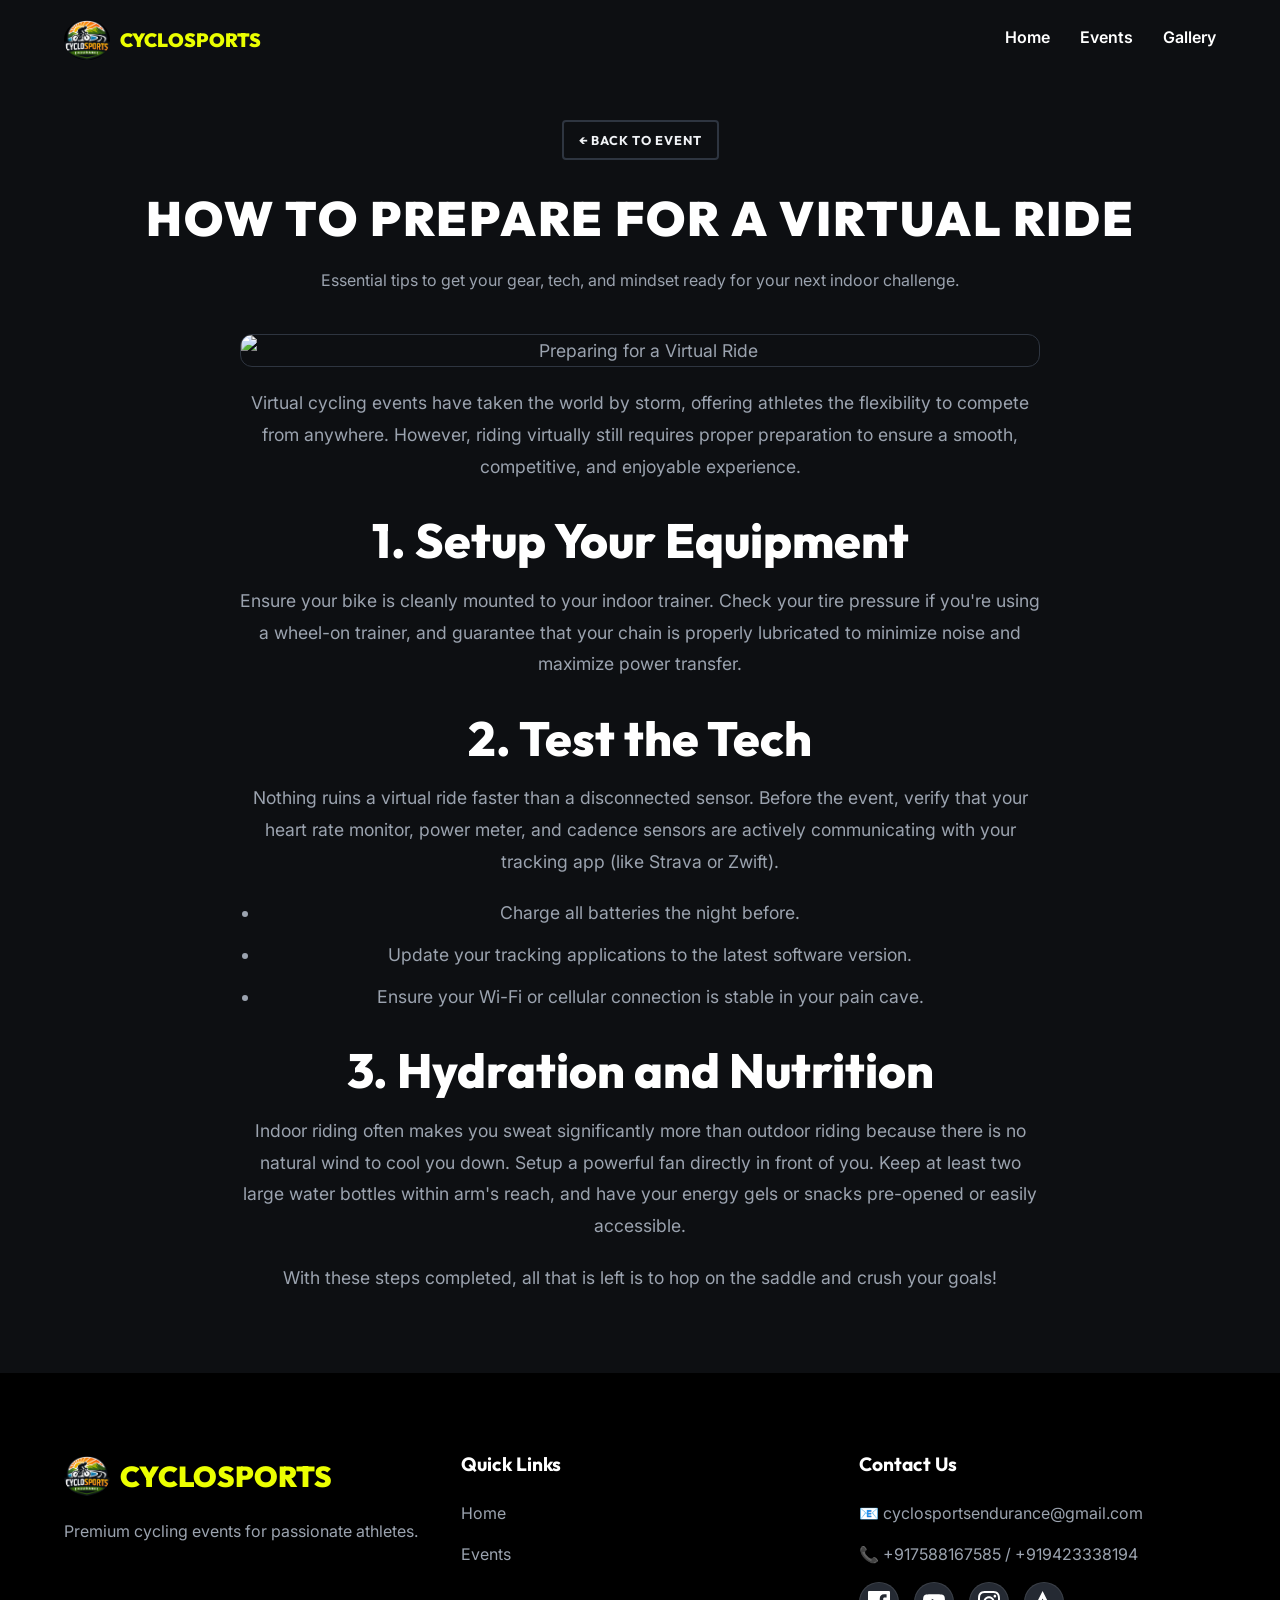
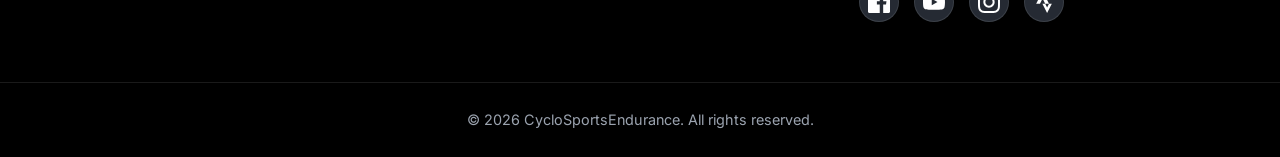
==== blog-1.html @ 0da236ea "Add files via upload" ====
<!DOCTYPE html>
<html lang="en">
<head>
    <meta charset="UTF-8">
    <meta name="viewport" content="width=device-width, initial-scale=1.0">
    <title>How to Prepare for a Virtual Ride | CycloSportsEndurance</title>
    <link rel="icon" type="image/png" href="logo.png">
    <link rel="preconnect" href="https://fonts.googleapis.com">
    <link rel="preconnect" href="https://fonts.gstatic.com" crossorigin>
    <link href="https://fonts.googleapis.com/css2?family=Inter:wght@300;400;600;800&family=Outfit:wght@700;900&display=swap" rel="stylesheet">
    <link rel="stylesheet" href="styles.css">
    <style>
        .blog-hero { padding: 120px 0 60px; text-align: center; }
        .blog-body-content { max-width: 800px; margin: 0 auto; color: var(--text-muted); font-size: 1.1rem; line-height: 1.8; }
        .blog-body-content h2, .blog-body-content h3 { color: #fff; margin: 30px 0 15px; }
        .blog-body-content img { width: 100%; border-radius: 12px; margin: 20px 0; border: 1px solid var(--border-color); }
        .blog-body-content p { margin-bottom: 20px; }
        .blog-body-content ul { padding-left: 20px; margin-bottom: 20px; list-style-type: disc; }
        .blog-body-content li { margin-bottom: 10px; }
    </style>
</head>
<body>

    <!-- Sticky Navigation -->
    <header class="navbar" id="navbar">
        <div class="nav-container">
            <a href="index.html" class="logo" style="display: flex; align-items: center; gap: 10px;">
                <img src="logo.png" alt="CycloSportsEndurance Logo" style="height: 40px; width: auto; border-radius: 50%;">
                <span style="font-size: 1.2rem;">Cyclo<span>Sports</span></span>
            </a>
            <button class="mobile-menu-btn" id="mobileMenuBtn" aria-label="Toggle Navigation">
                <span class="bar"></span>
                <span class="bar"></span>
                <span class="bar"></span>
            </button>
            <nav class="nav-links" id="navLinks">
                <a href="index.html">Home</a>
                <a href="event.html">Events</a>
                <a href="index.html#gallery">Gallery</a>
            </nav>
        </div>
    </header>

    <main class="section-padding blog-hero">
        <div class="container">
            <a href="event.html#blogs" class="btn btn-secondary" style="padding: 8px 15px; font-size: 0.8rem; margin-bottom: 30px;">← Back to Event</a>
            <h1 class="reveal-text" style="margin-bottom: 20px; font-size: clamp(2rem, 4vw, 3rem);">How to Prepare for a Virtual Ride</h1>
            <p class="text-muted" style="margin-bottom: 40px;">Essential tips to get your gear, tech, and mindset ready for your next indoor challenge.</p>
            
            <div class="blog-body-content text-left">
                <img src="images/gallery-1.png" alt="Preparing for a Virtual Ride">
                
                <p>Virtual cycling events have taken the world by storm, offering athletes the flexibility to compete from anywhere. However, riding virtually still requires proper preparation to ensure a smooth, competitive, and enjoyable experience.</p>
                
                <h2>1. Setup Your Equipment</h2>
                <p>Ensure your bike is cleanly mounted to your indoor trainer. Check your tire pressure if you're using a wheel-on trainer, and guarantee that your chain is properly lubricated to minimize noise and maximize power transfer.</p>
                
                <h2>2. Test the Tech</h2>
                <p>Nothing ruins a virtual ride faster than a disconnected sensor. Before the event, verify that your heart rate monitor, power meter, and cadence sensors are actively communicating with your tracking app (like Strava or Zwift).</p>
                <ul>
                    <li>Charge all batteries the night before.</li>
                    <li>Update your tracking applications to the latest software version.</li>
                    <li>Ensure your Wi-Fi or cellular connection is stable in your pain cave.</li>
                </ul>

                <h2>3. Hydration and Nutrition</h2>
                <p>Indoor riding often makes you sweat significantly more than outdoor riding because there is no natural wind to cool you down. Setup a powerful fan directly in front of you. Keep at least two large water bottles within arm's reach, and have your energy gels or snacks pre-opened or easily accessible.</p>
                
                <p>With these steps completed, all that is left is to hop on the saddle and crush your goals!</p>
            </div>
        </div>
    </main>

    <!-- Footer -->
    <footer class="footer">
        <div class="container footer-content">
            <div class="footer-brand">
                <a href="index.html" class="logo" style="display: flex; align-items: center; gap: 10px; margin-bottom: 15px;">
                    <img src="logo.png" alt="Logo" style="height: 40px; border-radius: 50%;">
                    <span>Cyclo<span>Sports</span></span>
                </a>
                <p>Premium cycling events for passionate athletes.</p>
            </div>
            <div class="footer-links">
                <h3>Quick Links</h3>
                <ul>
                    <li><a href="index.html">Home</a></li>
                    <li><a href="event.html">Events</a></li>
                </ul>
            </div>
            <div class="footer-contact">
                <h3>Contact Us</h3>
                <p>📧 cyclosportsendurance@gmail.com</p>
                <p>📞 +917588167585 / +919423338194</p>
                <div class="social-icons">
                    <a href="https://facebook.com" target="_blank" aria-label="Facebook" class="social-btn facebook-btn">
                        <svg viewBox="0 0 24 24" width="22" height="22" fill="currentColor"><path d="M22.675 0H1.325C.593 0 0 .593 0 1.325v21.351C0 23.407.593 24 1.325 24H12.82v-9.294H9.692v-3.622h3.128V8.413c0-3.1 1.893-4.788 4.659-4.788 1.325 0 2.463.099 2.795.143v3.24l-1.918.001c-1.504 0-1.795.715-1.795 1.763v2.313h3.587l-.467 3.622h-3.12V24h6.116c.73 0 1.323-.593 1.323-1.325V1.325C24 .593 23.407 0 22.675 0z"/></svg>
                    </a>
                    <a href="https://youtube.com" target="_blank" aria-label="YouTube" class="social-btn youtube-btn">
                        <svg viewBox="0 0 24 24" width="22" height="22" fill="currentColor"><path d="M23.498 6.186a3.016 3.016 0 0 0-2.122-2.136C19.505 3.5 12 3.5 12 3.5s-7.505 0-9.377.55a3.016 3.016 0 0 0-2.122 2.136C0 8.07 0 12 0 12s0 3.93.501 5.814a3.016 3.016 0 0 0 2.122 2.136c1.872.55 9.377.55 9.377.55s7.505 0 9.377-.55a3.016 3.016 0 0 0 2.122-2.136C24 15.93 24 12 24 12s0-3.93-.502-5.814zM9.545 15.568V8.432L15.818 12l-6.273 3.568z"/></svg>
                    </a>
                    <a href="https://instagram.com" target="_blank" aria-label="Instagram" class="social-btn instagram-btn">
                        <svg viewBox="0 0 24 24" width="22" height="22" fill="currentColor"><path d="M12 2.163c3.204 0 3.584.012 4.85.07 3.252.148 4.771 1.691 4.919 4.919.058 1.265.069 1.645.069 4.849 0 3.205-.012 3.584-.069 4.849-.149 3.225-1.664 4.771-4.919 4.919-1.266.058-1.644.07-4.85.07-3.204 0-3.584-.012-4.849-.07-3.26-.149-4.771-1.699-4.919-4.92-.058-1.265-.07-1.644-.07-4.849 0-3.204.013-3.583.07-4.849.149-3.227 1.664-4.771 4.919-4.919 1.266-.057 1.645-.069 4.849-.069zm0-2.163c-3.259 0-3.667.014-4.947.072-4.358.2-6.78 2.618-6.98 6.98-.059 1.281-.073 1.689-.073 4.948 0 3.259.014 3.668.072 4.948.2 4.358 2.618 6.78 6.98 6.98 1.281.058 1.689.072 4.948.072 3.259 0 3.668-.014 4.948-.072 4.354-.2 6.782-2.618 6.979-6.98.059-1.28.073-1.689.073-4.948 0-3.259-.014-3.667-.072-4.947-.196-4.354-2.617-6.78-6.979-6.98-1.281-.059-1.69-.073-4.949-.073zm0 5.838c-3.403 0-6.162 2.759-6.162 6.162s2.759 6.163 6.162 6.163 6.162-2.759 6.162-6.163c0-3.403-2.759-6.162-6.162-6.162zm0 10.162c-2.209 0-4-1.79-4-4s1.791-4 4-4 4 1.79 4 4-1.791 4-4 4zm6.406-11.845c-.796 0-1.441.645-1.441 1.44s.645 1.44 1.441 1.44c.795 0 1.439-.645 1.439-1.44s-.644-1.44-1.439-1.44z"/></svg>
                    </a>
                    <a href="https://strava.com" target="_blank" aria-label="Strava" class="social-btn strava-btn">
                        <svg viewBox="0 0 24 24" width="22" height="22" fill="currentColor"><path d="M15.387 17.944l-2.089-4.116h-3.065L15.387 24l5.15-10.172h-3.066m-7.008-5.599l2.836 5.598h4.172L10.463 0l-7 13.828h4.169"/></svg>
                    </a>
                </div>
            </div>
        </div>
        <div class="footer-bottom">
            <p>&copy; 2026 CycloSportsEndurance. All rights reserved.</p>
        </div>
    </footer>
    <script src="script.js"></script>
</body>
</html>
---- styles.css ----
/* --- CSS Variables --- */
:root {
    --bg-color: #0d0f12; /* Deep dark blue/black */
    --surface-color: #1a1e24; /* Slightly lighter card background */
    --surface-light: #252a33;
    --primary-color: #ebff00; /* Vibrant Neon Yellow/Green */
    --primary-hover: #bde600;
    --secondary-color: #ff3366; /* Vibrant Pink/Red */
    --text-main: #f0f2f5;
    --text-muted: #9ba3af;
    --border-color: #2e3540;
    
    --font-heading: 'Outfit', sans-serif;
    --font-body: 'Inter', sans-serif;

    --transition-fast: 0.2s ease;
    --transition-med: 0.4s cubic-bezier(0.25, 0.46, 0.45, 0.94);
    --transition-slow: 0.8s cubic-bezier(0.25, 0.46, 0.45, 0.94);
}

/* --- Resets & Base --- */
* {
    margin: 0;
    padding: 0;
    box-sizing: border-box;
}

html {
    scroll-behavior: smooth;
}

body {
    font-family: var(--font-body);
    background-color: var(--bg-color);
    color: var(--text-main);
    line-height: 1.6;
    overflow-x: hidden;
}

h1, h2, h3, h4, h5, h6 {
    font-family: var(--font-heading);
    color: #fff;
    line-height: 1.2;
}

a {
    text-decoration: none;
    color: var(--text-main);
    transition: color var(--transition-fast);
}

img {
    max-width: 100%;
    height: auto;
    display: block;
}

ul {
    list-style: none;
}

/* --- Typography --- */
h1 { font-size: clamp(2.5rem, 5vw, 4.5rem); text-transform: uppercase; font-weight: 900; letter-spacing: 2px; }
h2 { font-size: clamp(2rem, 4vw, 3rem); font-weight: 800; }
h3 { font-size: clamp(1.5rem, 3vw, 2rem); font-weight: 700; }
.text-muted { color: var(--text-muted); }
.text-center { text-align: center; }

/* Highlighted Text */
h2 span {
    color: var(--primary-color);
}

/* --- Layout Utilities --- */
.container {
    width: 90%;
    max-width: 1200px;
    margin: 0 auto;
}
.container-fluid {
    width: 95%;
    margin: 0 auto;
}
.section-padding {
    padding: 100px 0;
}
.relative-z {
    position: relative;
    z-index: 2;
}
.mt-medium { margin-top: 2rem; }
.mb-small { margin-bottom: 1rem; }
.w-100 { width: 100%; }

/* --- Components --- */

/* Buttons */
.btn {
    display: inline-block;
    padding: 14px 28px;
    font-family: var(--font-heading);
    font-weight: 700;
    font-size: 1.1rem;
    text-transform: uppercase;
    letter-spacing: 1px;
    border: none;
    cursor: pointer;
    border-radius: 4px;
    transition: all var(--transition-fast);
    text-align: center;
}

.btn-primary {
    background-color: var(--primary-color);
    color: #000;
}

.btn-primary:hover {
    background-color: var(--primary-hover);
    transform: translateY(-2px);
    box-shadow: 0 5px 15px rgba(235, 255, 0, 0.3);
}

.btn-secondary {
    background-color: transparent;
    color: var(--text-main);
    border: 2px solid var(--border-color);
}

.btn-secondary:hover {
    border-color: var(--primary-color);
    color: var(--primary-color);
}

/* Pulse Animation for CTA */
.pulse-btn {
    animation: pulse 2s infinite;
}
@keyframes pulse {
    0% { box-shadow: 0 0 0 0 rgba(235, 255, 0, 0.4); }
    70% { box-shadow: 0 0 0 15px rgba(235, 255, 0, 0); }
    100% { box-shadow: 0 0 0 0 rgba(235, 255, 0, 0); }
}

/* --- Navigation --- */
.navbar {
    position: fixed;
    top: 0;
    left: 0;
    width: 100%;
    padding: 20px 0;
    z-index: 1000;
    transition: background-color var(--transition-med), padding var(--transition-med);
}
.navbar.scrolled {
    background-color: rgba(13, 15, 18, 0.95);
    backdrop-filter: blur(10px);
    -webkit-backdrop-filter: blur(10px);
    padding: 15px 0;
    box-shadow: 0 4px 30px rgba(0, 0, 0, 0.5);
    border-bottom: 1px solid rgba(255,255,255,0.05);
}

.nav-container {
    width: 90%;
    max-width: 1200px;
    margin: 0 auto;
    display: flex;
    justify-content: space-between;
    align-items: center;
}

.logo {
    font-family: var(--font-heading);
    font-size: 1.8rem;
    font-weight: 900;
    color: #fff;
    text-transform: uppercase;
}
.logo span {
    color: var(--primary-color);
}

.nav-links {
    display: flex;
    gap: 30px;
}

.nav-links a {
    font-weight: 600;
    color: #fff;
    position: relative;
    padding-bottom: 5px;
}

.nav-links a::after {
    content: '';
    position: absolute;
    bottom: 0;
    left: 0;
    width: 0;
    height: 2px;
    background-color: var(--primary-color);
    transition: width var(--transition-fast);
}

.nav-links a:hover::after, .nav-links a.active::after {
    width: 100%;
}

.mobile-menu-btn {
    display: none;
    background: none;
    border: none;
    cursor: pointer;
    flex-direction: column;
    gap: 5px;
    z-index: 1001;
}

.mobile-menu-btn .bar {
    width: 25px;
    height: 3px;
    background-color: #fff;
    transition: all var(--transition-fast);
}

/* --- Hero Section --- */
.hero {
    height: 100vh;
    min-height: 600px;
    background: url('images/hero-bg.png') center/cover no-repeat;
    position: relative;
    display: flex;
    align-items: center;
    justify-content: center;
    text-align: center;
}

.hero-overlay {
    position: absolute;
    top: 0; left: 0; right: 0; bottom: 0;
    background: linear-gradient(to bottom, rgba(13, 15, 18, 0.4) 0%, rgba(13, 15, 18, 0.9) 100%);
}

.hero-content {
    position: relative;
    z-index: 2;
    max-width: 800px;
    padding: 0 20px;
}

.hero-tagline {
    font-size: clamp(1.2rem, 2vw, 1.8rem);
    color: var(--text-main);
    margin: 20px 0 40px;
    font-weight: 300;
    letter-spacing: 4px;
    text-transform: uppercase;
}

/* Animations classes for JS Intersection Observer */
.fade-up {
    opacity: 0;
    transform: translateY(30px);
    transition: opacity var(--transition-slow), transform var(--transition-slow);
}
.fade-up.visible {
    opacity: 1;
    transform: translateY(0);
}
.fade-in {
    opacity: 0;
    transition: opacity var(--transition-slow);
}
.fade-in.visible {
    opacity: 1;
}

/* --- Upcoming Events --- */
.section-header {
    text-align: center;
    margin-bottom: 60px;
}

.section-header p {
    color: var(--text-muted);
    font-size: 1.2rem;
    margin-top: 10px;
}

.event-grid {
    display: flex;
    flex-direction: column;
    align-items: center;
    gap: 40px;
}

.event-card {
    display: flex;
    flex-direction: row;
    width: 100%;
    max-width: 1100px;
    background: var(--surface-color);
    border-radius: 20px;
    overflow: hidden;
    transition: transform var(--transition-med), box-shadow var(--transition-med);
    border: 1px solid var(--border-color);
    box-shadow: 0 10px 30px rgba(0,0,0,0.3);
}

.event-card:hover {
    transform: translateY(-8px);
    box-shadow: 0 20px 50px rgba(0,0,0,0.5);
    border-color: rgba(235, 255, 0, 0.4);
}

.event-image-wrapper {
    position: relative;
    width: 50%;
    height: 400px;
    flex-shrink: 0;
    overflow: hidden;
}

.event-image {
    width: 100%;
    height: 100%;
    object-fit: cover;
    transition: transform 0.5s ease;
}

.event-card:hover .event-image {
    transform: scale(1.08);
}

.event-date-badge {
    position: absolute;
    top: 24px;
    right: 24px;
    background: var(--primary-color);
    color: #000;
    padding: 12px 16px;
    border-radius: 12px;
    text-align: center;
    font-weight: 800;
    box-shadow: 0 8px 20px rgba(0,0,0,0.4);
}

.event-date-badge .day {
    display: block;
    font-size: 1.8rem;
    line-height: 1;
}

.event-date-badge .month {
    font-size: 0.9rem;
    text-transform: uppercase;
    letter-spacing: 1px;
}

.event-info {
    width: 50%;
    padding: 50px;
    display: flex;
    flex-direction: column;
    justify-content: center;
}

.event-info h3 {
    margin-bottom: 20px;
    font-size: 2.2rem;
    font-weight: 800;
}

.event-desc {
    color: var(--text-muted);
    margin-bottom: 30px;
    font-size: 1.15rem;
    line-height: 1.7;
}

@media (max-width: 900px) {
    .event-card {
        flex-direction: column;
        max-width: 600px;
    }
    .event-image-wrapper {
        width: 100%;
        height: 350px;
    }
    .event-info {
        width: 100%;
        padding: 40px 30px;
    }
}
@media (max-width: 480px) {
    .event-image-wrapper {
        height: 250px;
    }
    .event-info {
        padding: 30px 20px;
    }
    .event-info h3 {
        font-size: 1.8rem;
    }
    .event-desc {
        font-size: 1.05rem;
    }
}

/* --- Countdown Section --- */
.countdown-section {
    position: relative;
    padding: 120px 0;
    background: url('images/gallery-2.png') center/cover fixed; /* Parallax effect */
    text-align: center;
}

.countdown-overlay {
    position: absolute;
    top: 0; left: 0; right: 0; bottom: 0;
    background: rgba(13, 15, 18, 0.85); /* Darken bg image */
}

.timer {
    display: flex;
    justify-content: center;
    gap: 20px;
    flex-wrap: wrap;
    margin: 40px 0;
}

.time-box {
    background: rgba(255, 255, 255, 0.05);
    border: 1px solid rgba(255, 255, 255, 0.1);
    backdrop-filter: blur(10px);
    -webkit-backdrop-filter: blur(10px);
    width: 120px;
    height: 120px;
    display: flex;
    flex-direction: column;
    justify-content: center;
    align-items: center;
    border-radius: 12px;
}

.time-val {
    font-family: var(--font-heading);
    font-size: 3rem;
    font-weight: 900;
    color: var(--primary-color);
    line-height: 1;
}

.time-label {
    text-transform: uppercase;
    font-size: 0.9rem;
    letter-spacing: 2px;
    margin-top: 5px;
}

/* --- Features / Why Join --- */
.features-grid {
    display: grid;
    grid-template-columns: repeat(auto-fit, minmax(250px, 1fr));
    gap: 40px;
}

.feature-item {
    text-align: center;
    padding: 30px;
    background: var(--surface-color);
    border-radius: 12px;
    border: 1px solid var(--border-color);
    transition: transform var(--transition-fast);
}

.feature-item:hover {
    transform: translateY(-5px);
    border-color: var(--primary-color);
}

.feature-icon {
    font-size: 3rem;
    margin-bottom: 20px;
}

.feature-item h3 {
    margin-bottom: 15px;
    font-size: 1.3rem;
}

.feature-item p {
    color: var(--text-muted);
}

/* --- Gallery Section --- */
.gallery-grid {
    display: grid;
    grid-template-columns: repeat(auto-fit, minmax(300px, 1fr));
    gap: 20px;
}

.gallery-item {
    position: relative;
    border-radius: 12px;
    overflow: hidden;
    height: 350px;
}

.gallery-item img {
    width: 100%;
    height: 100%;
    object-fit: cover;
    transition: transform 0.6s ease;
}

.gallery-overlay {
    position: absolute;
    top: 0; left: 0; right: 0; bottom: 0;
    background: linear-gradient(to top, rgba(0,0,0,0.8), transparent);
    display: flex;
    align-items: flex-end;
    padding: 30px;
    opacity: 0;
    transition: opacity var(--transition-med);
}

.gallery-item:hover img {
    transform: scale(1.1);
}

.gallery-item:hover .gallery-overlay {
    opacity: 1;
}

.gallery-overlay span {
    font-family: var(--font-heading);
    font-size: 1.5rem;
    font-weight: 700;
    color: #fff;
    transform: translateY(20px);
    transition: transform var(--transition-med);
}

.gallery-item:hover .gallery-overlay span {
    transform: translateY(0);
}

/* --- Sponsors Section --- */
.sponsors-section {
    background: var(--surface-color);
    border-top: 1px solid var(--border-color);
    border-bottom: 1px solid var(--border-color);
    padding: 60px 0;
}

.sponsors-track {
    display: flex;
    justify-content: center;
    align-items: center;
    flex-wrap: wrap;
    gap: 50px;
}

.sponsor-logo {
    font-family: var(--font-heading);
    font-size: 1.5rem;
    color: var(--text-muted);
    font-weight: 900;
    letter-spacing: 2px;
    opacity: 0.5;
    transition: opacity var(--transition-fast), color var(--transition-fast);
}

.sponsor-logo:hover {
    opacity: 1;
    color: var(--text-main);
}

/* --- Footer --- */
.footer {
    background: #000;
    padding-top: 80px;
}

.footer-content {
    display: grid;
    grid-template-columns: repeat(auto-fit, minmax(250px, 1fr));
    gap: 40px;
    margin-bottom: 60px;
}

.footer-brand p {
    color: var(--text-muted);
    margin-top: 20px;
}

.footer h3 {
    margin-bottom: 25px;
    font-size: 1.2rem;
}

.footer-links ul li {
    margin-bottom: 15px;
}

.footer-links ul li a {
    color: var(--text-muted);
}

.footer-links ul li a:hover {
    color: var(--primary-color);
    padding-left: 5px;
}

.footer-contact p {
    color: var(--text-muted);
    margin-bottom: 15px;
}

.social-icons {
    display: flex;
    gap: 15px;
    margin-top: 20px;
}

.social-icons a {
    display: flex;
    align-items: center;
    justify-content: center;
    width: 40px;
    height: 40px;
    background: var(--surface-light);
    border-radius: 50%;
    color: #fff;
    font-family: var(--font-heading);
    font-weight: 700;
}

.social-icons a:hover {
    background: var(--primary-color);
    color: #000;
}

.footer-bottom {
    text-align: center;
    padding: 25px 0;
    border-top: 1px solid rgba(255,255,255,0.1);
    color: var(--text-muted);
    font-size: 0.9rem;
}

/* ========================================================================= */
/* EVENT DETAILS PAGE SPECIFIC STYLES */
/* ========================================================================= */

.event-hero {
    height: 70vh;
    min-height: 500px;
    background: url('images/event-banner.png') center/cover no-repeat;
    position: relative;
    display: flex;
    align-items: center;
    padding-top: 80px; /* Offset for navbar */
}

.event-hero-overlay {
    position: absolute;
    top: 0; left: 0; right: 0; bottom: 0;
    background: linear-gradient(to right, rgba(13, 15, 18, 0.9) 0%, rgba(13, 15, 18, 0.4) 100%);
}

.event-hero-content {
    position: relative;
    z-index: 2;
}

.event-title-badge {
    display: inline-block;
    background: var(--secondary-color);
    color: #fff;
    padding: 5px 15px;
    border-radius: 4px;
    font-size: 0.9rem;
    font-weight: 700;
    text-transform: uppercase;
    margin-bottom: 20px;
}

.event-date-hero {
    font-size: 1.2rem;
    color: var(--primary-color);
    font-weight: 600;
    margin-top: 15px;
}

.glass-panel {
    background: rgba(26, 30, 36, 0.7);
    backdrop-filter: blur(15px);
    -webkit-backdrop-filter: blur(15px);
    border: 1px solid rgba(255, 255, 255, 0.1);
    border-radius: 12px;
    padding: 30px;
}

.glass-panel.dark {
    background: rgba(13, 15, 18, 0.8);
}

.event-countdown {
    margin-top: 40px;
    display: inline-block;
}

.event-countdown h3 {
    margin-bottom: 15px;
    font-size: 1rem;
    color: var(--text-muted);
    text-transform: uppercase;
    letter-spacing: 1px;
}

.event-countdown .timer {
    margin: 0;
    gap: 15px;
}

.event-countdown .time-box {
    width: 80px;
    height: 80px;
}

.event-countdown .time-val {
    font-size: 2rem;
}

/* Event Layout Grid */
.event-layout {
    display: grid;
    grid-template-columns: 2fr 1fr;
    gap: 60px;
}

.event-main-info p {
    color: var(--text-muted);
    font-size: 1.1rem;
    margin-bottom: 20px;
}

/* Virtual Event Information Styling */
.virtual-info-section h3 {
    margin-bottom: 5px;
}

.virtual-steps-grid {
    display: grid;
    grid-template-columns: repeat(auto-fit, minmax(130px, 1fr));
    gap: 15px;
}

.virtual-step-item {
    text-align: center;
    padding: 20px 10px;
    border: 1px solid var(--border-color);
    transition: transform var(--transition-fast), border-color var(--transition-fast);
}

.virtual-step-item:hover {
    transform: translateY(-5px);
    border-color: var(--primary-color);
}

.step-icon {
    font-size: 2rem;
    margin-bottom: 10px;
}

.virtual-step-item h4 {
    margin-bottom: 5px;
    font-size: 1.1rem;
}

.virtual-step-item p {
    font-size: 0.85rem;
    margin-bottom: 0;
    line-height: 1.3;
}

.virtual-details-list {
    margin: 0;
}

.virtual-details-list li {
    padding: 12px 15px;
    border-bottom: 1px dashed rgba(255,255,255,0.1);
    display: flex;
    align-items: center;
    font-size: 1.05rem;
}

.virtual-details-list li:last-child {
    border-bottom: none;
}

.detail-icon {
    font-size: 1.2rem;
    margin-right: 15px;
}

.virtual-details-list strong {
    color: #fff;
    margin-right: 10px;
}

.rules-list {
    margin: 0;
    padding: 10px 0;
}

.rules-list li {
    position: relative;
    padding: 10px 0 10px 0;
    font-size: 1.05rem;
    display: flex;
    align-items: flex-start;
}

.rule-num {
    color: var(--primary-color);
    font-size: 1.3rem;
    margin-right: 15px;
    line-height: 1;
}

/* Registration Sidebar */
.event-sidebar {
    position: sticky;
    top: 100px;
}

.registration-card h3 {
    margin-bottom: 25px;
    padding-bottom: 15px;
    border-bottom: 1px solid var(--border-color);
}

.event-specs {
    margin-bottom: 30px;
}

.event-specs li {
    display: flex;
    align-items: flex-start;
    margin-bottom: 20px;
}

.spec-icon {
    font-size: 1.5rem;
    margin-right: 15px;
    margin-top: 2px;
}

.spec-text {
    display: flex;
    flex-direction: column;
}

.spec-label {
    font-size: 0.85rem;
    color: var(--text-muted);
    text-transform: uppercase;
    letter-spacing: 1px;
}

.spec-val {
    font-weight: 600;
    font-size: 1.1rem;
}

.slot-status {
    color: var(--secondary-color);
}

.price-tag {
    font-family: var(--font-heading);
    font-size: 3.5rem;
    font-weight: 900;
    text-align: center;
    margin-bottom: 25px;
    color: #fff;
}

.price-tag .currency {
    font-size: 1.5rem;
    vertical-align: top;
    position: relative;
    top: 10px;
}

.price-tag .cents {
    font-size: 1.5rem;
}

/* --- Responsive Design --- */
@media (max-width: 992px) {
    .event-layout {
        grid-template-columns: 1fr;
    }
    
    .event-sidebar {
        position: static;
        margin-top: 40px;
    }
}

@media (max-width: 768px) {
    .nav-links {
        position: fixed;
        top: 0;
        right: -100%;
        width: 250px;
        height: 100vh;
        background: var(--surface-color);
        flex-direction: column;
        padding: 100px 30px;
        transition: right var(--transition-med);
        box-shadow: -5px 0 30px rgba(0,0,0,0.5);
    }

    .nav-links.active {
        right: 0;
    }

    .mobile-menu-btn {
        display: flex;
    }

    .mobile-menu-btn.active .bar:nth-child(1) {
        transform: translateY(8px) rotate(45deg);
    }
    .mobile-menu-btn.active .bar:nth-child(2) {
        opacity: 0;
    }
    .mobile-menu-btn.active .bar:nth-child(3) {
        transform: translateY(-8px) rotate(-45deg);
    }

    .timer .time-box {
        width: 80px;
        height: 80px;
    }
    .timer .time-val {
        font-size: 2rem;
    }
}

@media (max-width: 480px) {
    .timer .time-box {
        width: 70px;
        height: 70px;
    }
    .timer .time-val {
        font-size: 1.5rem;
    }
    
    .event-countdown .time-box {
        width: 65px;
        height: 65px;
    }
    .event-countdown .time-val {
        font-size: 1.5rem;
    }
}

/* ========================================================================= */
/* WHATSAPP INTEGRATION STYLES */
/* ========================================================================= */

.btn-whatsapp {
    background-color: #25D366;
    color: #fff;
    display: flex;
    align-items: center;
    justify-content: center;
    gap: 10px;
}

.btn-whatsapp:hover {
    background-color: #1ebe57;
    transform: translateY(-2px);
    box-shadow: 0 5px 15px rgba(37, 211, 102, 0.3);
    color: #fff;
}

.btn-whatsapp .wa-icon {
    width: 22px;
    height: 22px;
    fill: currentColor;
}

.btn-whatsapp.pulse-btn {
    animation: pulse-wa 2s infinite;
}

@keyframes pulse-wa {
    0% { box-shadow: 0 0 0 0 rgba(37, 211, 102, 0.4); }
    70% { box-shadow: 0 0 0 15px rgba(37, 211, 102, 0); }
    100% { box-shadow: 0 0 0 0 rgba(37, 211, 102, 0); }
}

.floating-wa {
    position: fixed;
    bottom: 30px;
    right: 30px;
    width: 60px;
    height: 60px;
    background-color: #25D366;
    color: #fff;
    border-radius: 50%;
    display: flex;
    align-items: center;
    justify-content: center;
    box-shadow: 0 4px 20px rgba(0,0,0,0.3);
    z-index: 1000;
    transition: transform var(--transition-fast), background-color var(--transition-fast);
}

.floating-wa:hover {
    transform: scale(1.1);
    background-color: #1ebe57;
    color: #fff;
}

.floating-wa .wa-icon {
    width: 32px;
    height: 32px;
    fill: currentColor;
}

@media (max-width: 768px) {
    .floating-wa {
        bottom: 20px;
        right: 20px;
        width: 50px;
        height: 50px;
    }
    .floating-wa .wa-icon {
        width: 28px;
        height: 28px;
    }
}

/* ========================================================================= */
/* MULTI-LEVEL REGISTRATION STYLES */
/* ========================================================================= */

.category-grid {
    display: grid;
    grid-template-columns: repeat(auto-fit, minmax(300px, 1fr));
    gap: 30px;
    margin-top: 40px;
}

.category-card {
    background: linear-gradient(145deg, #1a1e24 0%, #0d0f12 100%);
    border: 1px solid var(--border-color);
    border-radius: 16px;
    padding: 35px 25px;
    transition: transform var(--transition-med), box-shadow var(--transition-med), border-color var(--transition-med);
    display: flex;
    flex-direction: column;
    position: relative;
    overflow: hidden;
}

.category-card::before {
    content: '';
    position: absolute;
    top: 0; left: 0; right: 0; height: 4px;
    background: linear-gradient(90deg, #ff6a00, var(--primary-color), #25D366);
    opacity: 0.3;
    transition: opacity var(--transition-fast);
}

.category-card:hover {
    transform: translateY(-10px) scale(1.02);
    box-shadow: 0 20px 40px rgba(0,0,0,0.6);
    border-color: var(--primary-color);
}

.category-card:hover::before {
    opacity: 1;
}

.category-card.highlight-card {
    border-color: var(--primary-color);
    box-shadow: 0 10px 30px rgba(235, 255, 0, 0.1);
    transform: scale(1.05);
    z-index: 1;
}

.category-card.highlight-card::before {
    height: 6px;
    opacity: 1;
}

.category-card.highlight-card:hover {
    transform: scale(1.08) translateY(-10px);
    box-shadow: 0 20px 50px rgba(235, 255, 0, 0.2);
}

.popular-badge {
    position: absolute;
    top: -1px;
    left: 50%;
    transform: translateX(-50%);
    background: linear-gradient(90deg, #ff6a00, #ff3366);
    color: #fff;
    padding: 5px 20px;
    font-size: 0.85rem;
    font-weight: 800;
    border-radius: 0 0 12px 12px;
    text-transform: uppercase;
    letter-spacing: 1.5px;
    box-shadow: 0 4px 10px rgba(255, 106, 0, 0.3);
}

.cat-header {
    text-align: center;
    border-bottom: 1px solid rgba(255,255,255,0.05);
    padding-bottom: 25px;
    margin-bottom: 25px;
}

.cat-header h3 {
    font-size: 1.6rem;
    margin-bottom: 10px;
    color: #fff;
    letter-spacing: 1px;
}

.cat-price {
    font-family: var(--font-heading);
    font-size: 3rem;
    font-weight: 900;
    color: #fff;
    text-shadow: 0 2px 10px rgba(0,0,0,0.5);
}

.highlight-card .cat-price {
    color: var(--primary-color);
}

.cat-features {
    flex-grow: 1;
    margin-bottom: 30px;
}

.cat-features li {
    padding: 12px 0;
    color: var(--text-main);
    display: flex;
    align-items: center;
    font-size: 1.05rem;
    border-bottom: 1px dashed rgba(255,255,255,0.05);
}

.cat-features li:last-child {
    border-bottom: none;
}

.feature-bullet {
    color: var(--primary-color);
    font-weight: bold;
    margin-right: 12px;
    font-size: 1.2rem;
}

.mt-auto {
    margin-top: auto;
}

.btn-package {
    background: rgba(255,255,255,0.05);
    border: 1px solid var(--border-color);
    color: #fff;
    border-radius: 8px;
}

.btn-package:hover {
    background: linear-gradient(90deg, #ff6a00, #ff3366);
    border-color: transparent;
    color: #fff;
    box-shadow: 0 5px 15px rgba(255, 106, 0, 0.3);
}

.btn-package-highlight {
    background: var(--primary-color);
    color: #000;
    border-radius: 8px;
    border: none;
    font-weight: 800;
}

.btn-package-highlight:hover {
    background: #fff;
    color: #000;
    box-shadow: 0 5px 20px rgba(255, 255, 255, 0.4);
}

.highlight-text {
    color: var(--primary-color);
}

.selected-details {
    display: flex;
    justify-content: center;
    gap: 40px;
    flex-wrap: wrap;
    margin: 20px 0;
    padding: 20px;
    background: rgba(0,0,0,0.3);
    border-radius: 8px;
}

.selected-details p {
    font-size: 1.1rem;
}

.selected-details strong {
    color: #fff;
}

@keyframes fadeIn {
    from { opacity: 0; transform: translateY(20px); }
    to { opacity: 1; transform: translateY(0); }
}

/* ========================================================================= */
/* PREMIUM FEATURES STYLES */
/* ========================================================================= */

/* Lucky Draw Styles */
.lucky-categories {
    display: grid;
    grid-template-columns: repeat(auto-fit, minmax(200px, 1fr));
    gap: 30px;
    margin-top: 20px;
}

.lucky-item {
    padding: 20px;
    background: rgba(255,255,255,0.02);
    border-radius: 12px;
    border: 1px solid rgba(255,255,255,0.05);
    transition: transform var(--transition-fast), border-color var(--transition-fast);
}

.lucky-item:hover {
    transform: translateY(-5px);
    border-color: var(--secondary-color);
}

.lucky-icon {
    font-size: 3rem;
    margin-bottom: 15px;
    text-shadow: 0 5px 15px rgba(255, 106, 0, 0.4);
}

.lucky-item h4 {
    font-size: 1.2rem;
    color: #fff;
    margin-bottom: 5px;
}

/* Blog Section Styles */
.blog-grid {
    display: grid;
    grid-template-columns: repeat(auto-fit, minmax(300px, 1fr));
    gap: 30px;
}

.blog-card {
    transition: transform var(--transition-med), box-shadow var(--transition-med), border-color var(--transition-med);
    display: flex;
    flex-direction: column;
    border: 1px solid transparent;
}

.blog-card:hover {
    transform: translateY(-10px);
    box-shadow: 0 15px 30px rgba(0,0,0,0.5);
    border-color: var(--primary-color);
}

.blog-content {
    display: flex;
    flex-direction: column;
    height: 100%;
}

.blog-content h3 {
    font-size: 1.4rem;
    margin-bottom: 15px;
    color: #fff;
}

.blog-content p {
    flex-grow: 1;
}

/* Social Media Icons */
.social-icons {
    display: flex;
    gap: 15px;
    margin-top: 15px;
}

.social-btn {
    display: flex;
    align-items: center;
    justify-content: center;
    width: 45px;
    height: 45px;
    border-radius: 50%;
    background: rgba(255,255,255,0.05);
    color: var(--text-muted);
    transition: all 0.3s ease;
    border: 1px solid rgba(255,255,255,0.1);
}

.social-btn svg {
    transition: transform 0.3s ease;
}

.social-btn:hover {
    transform: translateY(-5px);
}

.social-btn:hover svg {
    transform: scale(1.15);
}

.facebook-btn:hover { background: #1877F2; color: #fff; border-color: #1877F2; box-shadow: 0 5px 15px rgba(24,119,242,0.4); }
.youtube-btn:hover { background: #FF0000; color: #fff; border-color: #FF0000; box-shadow: 0 5px 15px rgba(255,0,0,0.4); }
.instagram-btn:hover {
    background: radial-gradient(circle at 30% 107%, #fdf497 0%, #fdf497 5%, #fd5949 45%, #d6249f 60%, #285AEB 90%);
    color: #fff; border-color: transparent; box-shadow: 0 5px 15px rgba(214,41,118,0.4);
}
.strava-btn:hover { background: #fc4c02; color: #fff; border-color: #fc4c02; box-shadow: 0 5px 15px rgba(252,76,2,0.4); }
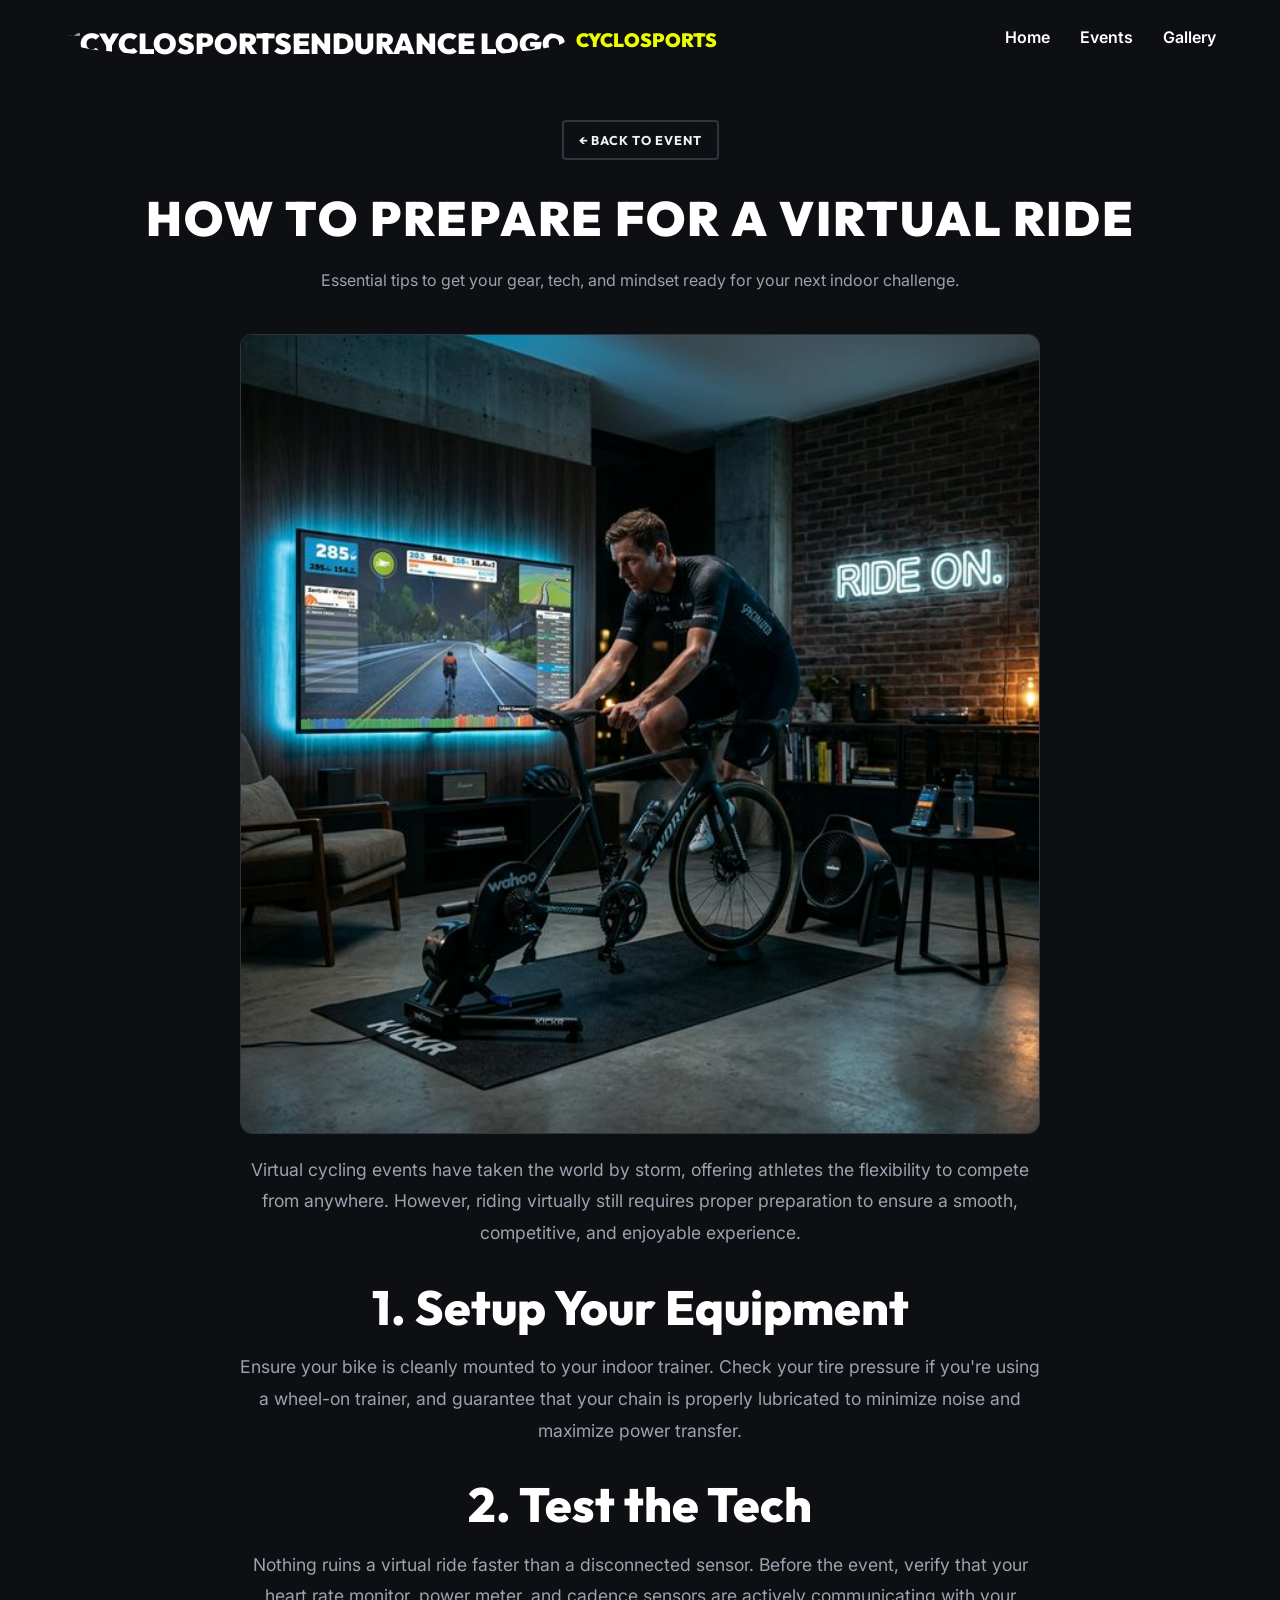
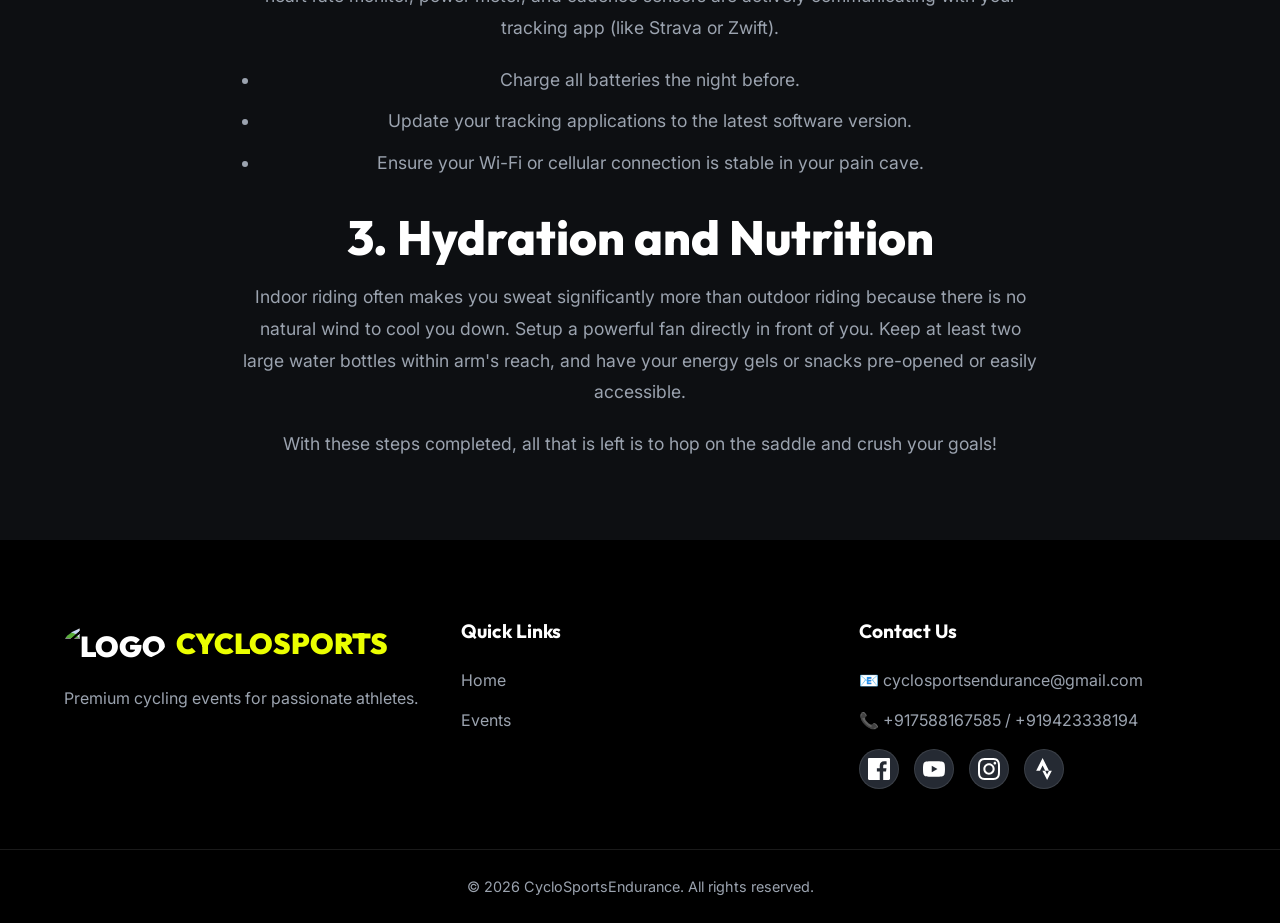
==== commit eeb40adc: "feat:add pop up message and animations" ====
--- a/blog-1.html
+++ b/blog-1.html
@@ -41,7 +41,7 @@
         </div>
     </header>
 
-    <main class="section-padding blog-hero">
+    <main class="section-padding blog-hero fade-in">
         <div class="container">
             <a href="event.html#blogs" class="btn btn-secondary" style="padding: 8px 15px; font-size: 0.8rem; margin-bottom: 30px;">← Back to Event</a>
             <h1 class="reveal-text" style="margin-bottom: 20px; font-size: clamp(2rem, 4vw, 3rem);">How to Prepare for a Virtual Ride</h1>
--- a/styles.css
+++ b/styles.css
@@ -117,8 +117,8 @@
 
 .btn-primary:hover {
     background-color: var(--primary-hover);
-    transform: translateY(-2px);
-    box-shadow: 0 5px 15px rgba(235, 255, 0, 0.3);
+    transform: scale(1.03) translateY(-2px);
+    box-shadow: 0 8px 20px rgba(235, 255, 0, 0.4);
 }
 
 .btn-secondary {
@@ -130,6 +130,9 @@
 .btn-secondary:hover {
     border-color: var(--primary-color);
     color: var(--primary-color);
+    transform: scale(1.03) translateY(-2px);
+    box-shadow: 0 8px 20px rgba(235, 255, 0, 0.1);
+    background-color: rgba(235, 255, 0, 0.05);
 }
 
 /* Pulse Animation for CTA */
@@ -310,8 +313,8 @@
 }
 
 .event-card:hover {
-    transform: translateY(-8px);
-    box-shadow: 0 20px 50px rgba(0,0,0,0.5);
+    transform: translateY(-5px);
+    box-shadow: 0 15px 35px rgba(0,0,0,0.4);
     border-color: rgba(235, 255, 0, 0.4);
 }
 
@@ -477,8 +480,9 @@
 }
 
 .feature-item:hover {
-    transform: translateY(-5px);
+    transform: translateY(-3px) scale(1.01);
     border-color: var(--primary-color);
+    box-shadow: 0 8px 25px rgba(0,0,0,0.2);
 }
 
 .feature-icon {
@@ -1350,3 +1354,76 @@
     color: #fff; border-color: transparent; box-shadow: 0 5px 15px rgba(214,41,118,0.4);
 }
 .strava-btn:hover { background: #fc4c02; color: #fff; border-color: #fc4c02; box-shadow: 0 5px 15px rgba(252,76,2,0.4); }
+
+/* ========================================================================= */
+/* WELCOME POPUP STYLES */
+/* ========================================================================= */
+.popup-modal {
+    position: fixed;
+    top: 0;
+    left: 0;
+    width: 100%;
+    height: 100%;
+    background-color: rgba(0, 0, 0, 0.8);
+    backdrop-filter: blur(5px);
+    -webkit-backdrop-filter: blur(5px);
+    display: flex;
+    justify-content: center;
+    align-items: center;
+    z-index: 9999;
+    opacity: 0;
+    visibility: hidden;
+    transition: opacity var(--transition-med), visibility var(--transition-med);
+}
+
+.popup-modal.show {
+    opacity: 1;
+    visibility: visible;
+}
+
+.popup-content {
+    background: var(--surface-color);
+    border: 2px solid var(--primary-color);
+    border-radius: 16px;
+    padding: 40px;
+    max-width: 500px;
+    width: 90%;
+    text-align: center;
+    box-shadow: 0 15px 40px rgba(0, 0, 0, 0.5), 0 0 20px rgba(235, 255, 0, 0.2);
+    transform: scale(0.9);
+    transition: transform var(--transition-med);
+}
+
+.popup-modal.show .popup-content {
+    transform: scale(1);
+}
+
+.popup-content h3 {
+    color: var(--primary-color);
+    margin-bottom: 20px;
+    font-size: 1.8rem;
+}
+
+.popup-content p {
+    color: var(--text-main);
+    font-size: 1.1rem;
+    margin-bottom: 15px;
+    line-height: 1.6;
+}
+
+.popup-content .organiser {
+    font-weight: 700;
+    color: var(--text-muted);
+    margin-top: 20px;
+}
+
+.popup-content .action-text {
+    font-size: 0.95rem;
+    font-style: italic;
+    margin-bottom: 25px;
+}
+
+.popup-content .btn {
+    width: 100%;
+    padding: 12px;
+}
